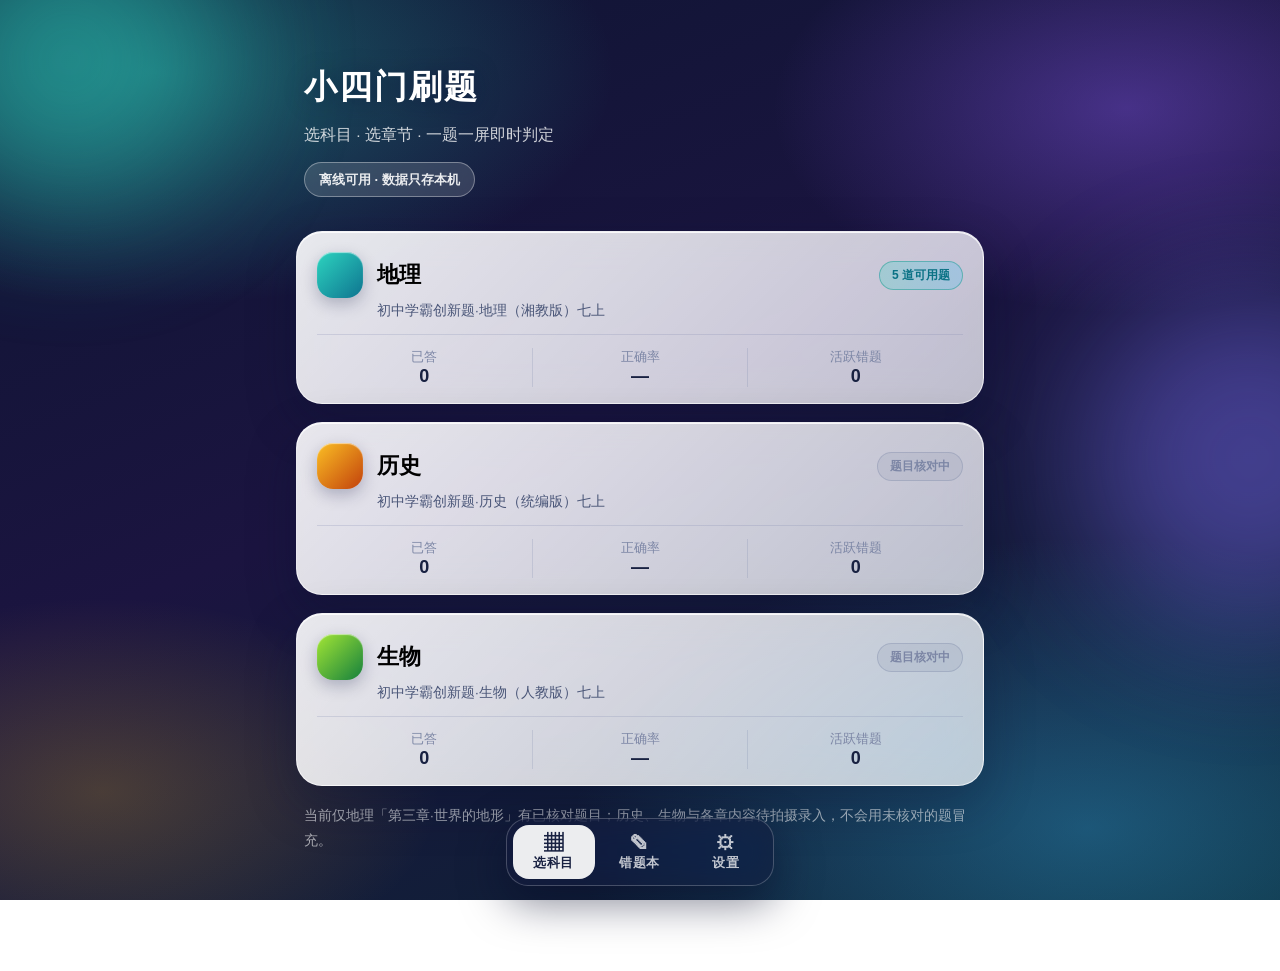
==== index.html @ fc96ab73 "chore: 发布小四门刷题静态应用（仅入口与题库）" ====
<!DOCTYPE html>
<html lang="zh-CN">
<head>
<meta charset="UTF-8" />
<meta name="viewport" content="width=device-width, initial-scale=1.0, viewport-fit=cover" />
<title>小四门刷题 · 七年级学霸笔记</title>
<meta name="description" content="七年级小四门（地理/历史/生物）学霸笔记划重点刷题与错题本。纯前端、免注册、离线可用，数据只存本机。" />
<link rel="stylesheet" href="css/app.css" />
</head>
<body>
  <!--
    小四门刷题（单用户·孩子本人）
    - 纯前端零依赖：双击本文件即可使用（file://），不发任何网络请求。
    - 题库内嵌于 js/data/seed-questions.js（window.XBJ_SEED），
      只有 reviewStatus/reviewState === 'book_checked' 的题会进入练习池（见 js/app.js getPool）。
    - 用户数据：错题本/设置 → localStorage（xbj.v1.*，按科隔离）；
      作答流水/练习汇总 → IndexedDB（库 xbj-v1）。见 js/storage.js 顶部注释。
    - 内容仅家庭自用，不对外分发。
  -->
  <main id="app">
    <div id="view" aria-live="polite"><div class="empty">载入中…</div></div>
  </main>

  <nav id="bottomNav" aria-label="主导航">
    <div class="nav-inner">
      <button class="nav-btn" data-nav="home"><span class="nav-ico">▦</span>选科目</button>
      <button class="nav-btn" data-nav="wrong"><span class="nav-ico">✎</span>错题本</button>
      <button class="nav-btn" data-nav="settings"><span class="nav-ico">⚙</span>设置</button>
    </div>
  </nav>

  <div id="toast" role="status"></div>

  <!-- 顺序加载：数据 → 存储 → 应用（普通 script，file:// 下不可用 ES module） -->
  <script src="js/data/seed-questions.js"></script>
  <script src="js/storage.js"></script>
  <script src="js/app.js"></script>
</body>
</html>
---- css/app.css ----
/* ============================================================================
 * 小四门刷题 —— 面向初中生的轻应用样式
 * 设计方向（2026-10-31 起）：方案 B「磨砂玻璃」——深蓝紫极光底 + 半透明玻璃卡
 *   + backdrop-filter 模糊 + 青→紫渐变点缀 + 26px 圆角 + 底部胶囊 dock。
 * 硬要求：正文≥17px、点击区≥44px、移动端优先、玻璃层上正文对比度达标；
 * backdrop-filter 不可用时自动降级为近实色卡片（见文件底部 @supports）。
 * 零外部资源（无网络字体/CDN），file:// 双击可用。逻辑类名与 DOM 结构未变。
 * ==========================================================================*/

:root {
  /* 文字（玻璃卡上） */
  --ink: #182141;
  --ink2: #4a5678;
  --ink3: #7c86a5;
  /* 玻璃 */
  --glass-bg: linear-gradient(135deg, rgba(255, 255, 255, .9), rgba(255, 255, 255, .72));
  --glass-brd: rgba(255, 255, 255, .65);
  --glass-shadow: 0 18px 50px rgba(8, 15, 45, .30), inset 0 1px 0 rgba(255, 255, 255, .85);
  --glass-inner: rgba(255, 255, 255, .55);
  --glass-blur: blur(22px) saturate(160%);
  /* 渐变点缀 */
  --acc1: #4f46e5;
  --acc2: #06b6d4;
  --grad-acc: linear-gradient(90deg, var(--acc1), var(--acc2));
  --grad-prog: linear-gradient(90deg, #34d399, #38bdf8, #818cf8);
  /* 判定 */
  --ok: #0e9f6e;
  --ok-deep: #0d9488;
  --ok-bg: rgba(16, 185, 129, .16);
  --grad-ok: linear-gradient(135deg, #34d399, #0d9488);
  --bad: #e11d48;
  --bad-bg: rgba(244, 63, 94, .12);
  --grad-bad: linear-gradient(135deg, #fb7185, #e11d48);
  /* 科目 orb */
  --geo-orb: linear-gradient(135deg, #2dd4bf, #0e7490);
  --hist-orb: linear-gradient(135deg, #fbbf24, #c2410c);
  --bio-orb: linear-gradient(135deg, #a3e635, #15803d);
  --geo: #0d9488;
  --hist: #b45309;
  --bio: #4d7c0f;
  --radius: 26px;
  --radius-s: 16px;
  --font-body: -apple-system, BlinkMacSystemFont, "PingFang SC", "Hiragino Sans GB", "Microsoft YaHei", "Noto Sans CJK SC", sans-serif;
}

* { box-sizing: border-box; margin: 0; padding: 0; }
html { -webkit-text-size-adjust: 100%; }
body {
  font-family: var(--font-body);
  font-size: 17px;
  line-height: 1.65;
  color: var(--ink);
  min-height: 100vh;
  background:
    radial-gradient(58% 42% at 12% 8%, rgba(45, 212, 191, .38), transparent 62%),
    radial-gradient(46% 38% at 88% 12%, rgba(139, 92, 246, .40), transparent 60%),
    radial-gradient(65% 52% at 85% 92%, rgba(56, 189, 248, .34), transparent 62%),
    radial-gradient(44% 36% at 8% 88%, rgba(251, 191, 36, .22), transparent 60%),
    linear-gradient(158deg, #0e1633 0%, #1b1440 46%, #0b2533 100%);
  background-attachment: fixed;
}
/* 漂浮光斑（纯装饰，不拦截点击） */
body::before, body::after {
  content: ""; position: fixed; border-radius: 50%; filter: blur(70px);
  opacity: .45; pointer-events: none; z-index: 0;
}
body::before { width: 300px; height: 300px; background: #2dd4bf; top: -90px; left: -80px; animation: drift 16s ease-in-out infinite alternate; }
body::after { width: 340px; height: 340px; background: #7c6bf5; top: 32%; right: -140px; animation: drift 20s ease-in-out infinite alternate-reverse; }
@keyframes drift { from { transform: translate(0, 0) scale(1); } to { transform: translate(34px, -26px) scale(1.08); } }

button { font-family: inherit; -webkit-tap-highlight-color: transparent; }

#app { position: relative; z-index: 1; max-width: 720px; margin: 0 auto; padding: 18px 16px 118px; }

/* 玻璃卡通用外观（逻辑类名不变，统一赋予玻璃质感） */
.subj-card, .ch-block, .qcard, .summary-card, .wrong-item, .set-card {
  background: var(--glass-bg);
  border: 1px solid var(--glass-brd);
  border-radius: var(--radius);
  box-shadow: var(--glass-shadow);
  backdrop-filter: var(--glass-blur);
  -webkit-backdrop-filter: var(--glass-blur);
}

/* ---------------- 通用组件 ---------------- */
.btn {
  display: inline-flex; align-items: center; justify-content: center; gap: 6px;
  min-height: 50px; padding: 12px 26px;
  font-size: 17px; font-weight: 700;
  border: none; border-radius: 999px; cursor: pointer;
  transition: transform .14s ease, box-shadow .14s ease, background .14s ease;
}
.btn:active { transform: scale(.97); }
.btn-primary { background: var(--grad-acc); color: #fff; box-shadow: 0 10px 24px rgba(79, 70, 229, .4); }
.btn-primary:hover { filter: brightness(1.06); }
.btn-outline { background: var(--glass-inner); color: var(--ink); border: 1.5px solid rgba(255, 255, 255, .85); }
.btn-ghost { background: var(--glass-inner); color: var(--ink); border: 1px solid rgba(255, 255, 255, .8); min-height: 46px; padding: 10px 18px; }
.btn-danger { background: var(--grad-bad); color: #fff; box-shadow: 0 8px 20px rgba(225, 29, 72, .35); }
.btn-lg { min-height: 54px; font-size: 18px; padding: 14px 30px; }
.btn-sm { min-height: 44px; font-size: 15px; padding: 8px 18px; }
.btn[disabled] { opacity: .45; cursor: not-allowed; box-shadow: none; filter: grayscale(.4); }

.chip {
  display: inline-flex; align-items: center;
  font-size: 13px; font-weight: 600; line-height: 1;
  padding: 7px 12px; border-radius: 999px;
  background: rgba(255, 255, 255, .6); border: 1px solid rgba(255, 255, 255, .85); color: var(--ink2);
}
.chip-subj.subj-geo { background: rgba(45, 212, 191, .18); border-color: rgba(13, 148, 136, .4); color: #0f766e; }
.chip-subj.subj-hist { background: rgba(251, 191, 36, .2); border-color: rgba(180, 83, 9, .35); color: var(--hist); }
.chip-subj.subj-bio { background: rgba(163, 230, 53, .2); border-color: rgba(77, 124, 15, .35); color: var(--bio); }
.chip-src { background: linear-gradient(90deg, rgba(99, 102, 241, .14), rgba(6, 182, 212, .14)); border-color: rgba(99, 102, 241, .45); color: #4338ca; }
.chip-origin-book { background: rgba(16, 185, 129, .15); border-color: rgba(14, 159, 110, .4); color: var(--ok-deep); }
.chip-origin-web { background: rgba(124, 134, 165, .14); border-color: rgba(124, 134, 165, .35); color: var(--ink3); }

.empty { text-align: center; padding: 40px 22px; color: rgba(255, 255, 255, .8); }
.empty b { color: #fff; font-size: 19px; }
.empty-icon { font-size: 44px; color: rgba(255, 255, 255, .4); margin-bottom: 10px; }
.empty-sub { font-size: 15px; margin: 8px 0 18px; }

#toast {
  position: fixed; left: 50%; bottom: 96px; transform: translateX(-50%) translateY(8px);
  background: rgba(15, 20, 50, .85); color: #fff; font-size: 14.5px; font-weight: 600;
  padding: 11px 22px; border-radius: 999px; border: 1px solid rgba(255, 255, 255, .25);
  opacity: 0; pointer-events: none; max-width: 86vw; text-align: center; z-index: 60;
  backdrop-filter: blur(12px); -webkit-backdrop-filter: blur(12px);
  transition: opacity .18s ease, transform .18s ease;
}
#toast.show { opacity: 1; transform: translateX(-50%) translateY(0); }

/* ---------------- 底部胶囊 dock ---------------- */
#bottomNav {
  position: fixed; left: 50%; right: auto; bottom: 14px; z-index: 50;
  transform: translateX(-50%);
  background: rgba(20, 26, 58, .55); border: 1px solid rgba(255, 255, 255, .22);
  border-radius: 22px; box-shadow: 0 16px 44px rgba(5, 10, 40, .5);
  backdrop-filter: blur(20px) saturate(150%); -webkit-backdrop-filter: blur(20px) saturate(150%);
}
#bottomNav .nav-inner { display: flex; gap: 4px; padding: 6px; }
.nav-btn {
  min-width: 82px; min-height: 52px; border: none; border-radius: 16px; background: transparent;
  font-size: 12.5px; font-weight: 600; letter-spacing: .04em; color: rgba(255, 255, 255, .75);
  display: flex; flex-direction: column; align-items: center; justify-content: center; gap: 3px;
  cursor: pointer; padding: 8px 12px 7px;
  transition: background .15s ease, color .15s ease;
}
.nav-btn .nav-ico { font-size: 19px; line-height: 1; }
.nav-btn.nav-on { background: rgba(255, 255, 255, .92); color: var(--ink); font-weight: 700; }

/* ---------------- P01 首页 ---------------- */
.home-hero { padding: 30px 8px 24px; }
.home-hero h1 { font-size: 33px; font-weight: 800; letter-spacing: 2px; color: #fff; text-shadow: 0 2px 24px rgba(10, 18, 60, .45); }
.home-sub { color: rgba(255, 255, 255, .8); margin-top: 8px; font-size: 15.5px; }
.home-offline {
  display: inline-block; margin-top: 14px; font-size: 13px; font-weight: 600;
  color: rgba(255, 255, 255, .9); background: rgba(255, 255, 255, .14);
  border: 1px solid rgba(255, 255, 255, .35); border-radius: 999px; padding: 6px 14px;
  backdrop-filter: blur(8px); -webkit-backdrop-filter: blur(8px);
}
.home-note { font-size: 13.5px; color: rgba(255, 255, 255, .62); padding: 18px 8px 0; line-height: 1.8; }

.subj-list { display: flex; flex-direction: column; gap: 16px; margin-top: 10px; }
.subj-card {
  text-align: left; cursor: pointer; padding: 20px 20px 16px;
  transition: transform .16s ease, box-shadow .16s ease;
}
.subj-card:hover { transform: translateY(-2px); }
.subj-card:active { transform: scale(.985); }
.subj-card-top { display: flex; align-items: center; gap: 14px; }
.subj-card-top::before {
  content: ""; flex: none; width: 46px; height: 46px; border-radius: 16px;
  box-shadow: inset 0 1px 1px rgba(255, 255, 255, .6), 0 6px 16px rgba(10, 20, 60, .25);
}
.subj-card.subj-geo .subj-card-top::before { background: var(--geo-orb); }
.subj-card.subj-hist .subj-card-top::before { background: var(--hist-orb); }
.subj-card.subj-bio .subj-card-top::before { background: var(--bio-orb); }
.subj-name { font-size: 22px; font-weight: 800; }
.subj-pool {
  margin-left: auto; font-size: 12px; font-weight: 700; color: #0b7285;
  background: linear-gradient(90deg, rgba(45, 212, 191, .25), rgba(56, 189, 248, .25));
  border: 1px solid rgba(13, 148, 136, .45); padding: 5px 12px; border-radius: 999px; white-space: nowrap;
}
.subj-pool-empty { color: var(--ink3); background: rgba(124, 134, 165, .14); border-color: rgba(124, 134, 165, .35); }
.subj-book { font-size: 13.5px; color: var(--ink2); margin-top: 4px; padding-left: 60px; }
.subj-stats { display: flex; margin-top: 14px; padding-top: 13px; border-top: 1px solid rgba(120, 130, 170, .22); }
.subj-stats span { flex: 1; text-align: center; font-size: 13px; color: var(--ink3); }
.subj-stats span + span { border-left: 1px solid rgba(120, 130, 170, .22); }
.subj-stats b { display: block; font-size: 18px; color: var(--ink); font-variant-numeric: tabular-nums; }
.stat-dim { font-size: 14px; }

/* ---------------- 页头（白字，浮在极光底上） ---------------- */
.page-top { display: flex; align-items: center; gap: 12px; padding: 8px 0 16px; }
.page-title { font-size: 25px; font-weight: 800; color: #fff; text-shadow: 0 2px 18px rgba(10, 18, 60, .4); }
.page-top .btn-ghost { background: rgba(255, 255, 255, .16); border-color: rgba(255, 255, 255, .3); color: #fff; }

/* ---------------- P02 章节 ---------------- */
.ch-block { margin-bottom: 16px; overflow: hidden; padding: 14px 14px 8px; }
.ch-head { display: flex; align-items: center; justify-content: space-between; gap: 12px; padding: 8px 6px 12px; }
.ch-title { font-weight: 700; font-size: 17.5px; }
.ch-subtitle { font-size: 13px; font-weight: 400; color: var(--ink3); margin-top: 2px; }
.ch-random {
  flex-shrink: 0; min-height: 44px; font-size: 14px; font-weight: 700; padding: 8px 16px;
  border: none; border-radius: 999px; cursor: pointer; color: #fff;
  background: var(--grad-acc); box-shadow: 0 6px 16px rgba(79, 70, 229, .35);
  transition: transform .14s ease;
}
.ch-random:active { transform: scale(.96); }
.ch-random[disabled] { background: rgba(120, 130, 170, .4); box-shadow: none; cursor: not-allowed; }
.sec-row {
  display: flex; align-items: center; gap: 10px; width: 100%;
  padding: 14px; margin-bottom: 8px; border: 1px solid rgba(255, 255, 255, .7); border-radius: var(--radius-s);
  background: var(--glass-inner); font-size: 16.5px; color: var(--ink);
  cursor: pointer; text-align: left; min-height: 56px;
  transition: transform .14s ease, background .14s ease;
}
.sec-row:active { transform: scale(.98); }
.sec-title { flex: 1; font-weight: 600; }
.sec-page { font-size: 11.5px; color: var(--ink3); border: 1px solid rgba(124, 134, 165, .4); border-radius: 6px; padding: 2px 7px; flex: none; }
.sec-count {
  font-size: 12.5px; font-weight: 700; color: #fff; white-space: nowrap;
  background: linear-gradient(90deg, #0d9488, #06b6d4); padding: 4px 11px; border-radius: 999px;
  font-variant-numeric: tabular-nums;
}
.sec-row-off { opacity: .5; cursor: default; }
.sec-row-off:active { transform: none; }
.sec-count-off { background: rgba(124, 134, 165, .2); color: var(--ink3); font-weight: 500; }

/* ---------------- P03 题卡 ---------------- */
.quiz-top { display: flex; align-items: center; gap: 10px; padding: 6px 0 12px; }
.quiz-top .btn-ghost { background: rgba(255, 255, 255, .16); border-color: rgba(255, 255, 255, .3); color: #fff; }
.quiz-scope { flex: 1; text-align: center; font-size: 15px; font-weight: 600; color: rgba(255, 255, 255, .85); }
.quiz-progress { font-size: 15px; font-weight: 700; color: #fff; min-width: 52px; text-align: right; font-variant-numeric: tabular-nums; }
.progress-bar { height: 8px; background: rgba(255, 255, 255, .18); border-radius: 999px; overflow: hidden; margin-bottom: 18px; }
.progress-fill { height: 100%; background: var(--grad-prog); border-radius: 999px; transition: width .3s ease; }

.qcard { overflow: hidden; padding-bottom: 4px; }
.qcard-head { display: flex; flex-wrap: wrap; gap: 8px; padding: 16px 18px 0; }
.qcard-stem { font-size: 19.5px; line-height: 1.7; font-weight: 700; padding: 18px 20px 8px; }
.img-missing { margin: 12px 20px 0; padding: 14px; border: 1px dashed rgba(124, 134, 165, .5); border-radius: 12px; color: var(--ink2); font-size: 15px; }

.options { display: flex; flex-direction: column; gap: 12px; padding: 16px 20px 22px; }
.option {
  display: flex; align-items: center; gap: 14px; width: 100%;
  min-height: 56px; padding: 14px 16px; text-align: left;
  font-size: 17.5px; line-height: 1.6; color: var(--ink);
  background: rgba(255, 255, 255, .6); border: 1.5px solid rgba(255, 255, 255, .8);
  border-radius: 18px; box-shadow: 0 4px 14px rgba(15, 25, 70, .08);
  cursor: pointer; transition: transform .14s ease, border-color .14s ease, background .14s ease;
}
.option:not([disabled]):active { transform: scale(.98); }
.opt-key {
  flex-shrink: 0; width: 30px; height: 30px; border-radius: 10px;
  display: flex; align-items: center; justify-content: center;
  font-weight: 800; font-size: 15px; background: rgba(120, 130, 170, .15); color: var(--ink2);
  transition: background .14s ease, color .14s ease;
}
.option.opt-correct { background: var(--ok-bg); border-color: #34d399; }
.option.opt-correct .opt-key { background: var(--grad-ok); color: #fff; }
.option.opt-wrong { background: var(--bad-bg); border-color: #fb7185; }
.option.opt-wrong .opt-key { background: var(--grad-bad); color: #fff; }
.option.opt-dim { opacity: .55; }
.option[disabled] { cursor: default; }
.tf-options { flex-direction: row; }
.tf-options .option { justify-content: center; font-size: 20px; }

.fill-area { display: flex; gap: 12px; padding: 16px 20px 8px; }
.fill-input {
  flex: 1; min-height: 56px; padding: 13px 16px;
  font-family: inherit; font-size: 19px; color: var(--ink);
  background: rgba(255, 255, 255, .65); border: 1.5px solid rgba(255, 255, 255, .85);
  border-radius: var(--radius-s); outline: none; box-shadow: 0 4px 14px rgba(15, 25, 70, .08);
}
.fill-input:focus { border-color: #818cf8; box-shadow: 0 0 0 4px rgba(99, 102, 241, .18); }
.fill-input:disabled { color: var(--ink2); }
.fill-input.fill-ok { border-color: #34d399; background: var(--ok-bg); }
.fill-input.fill-bad { border-color: #fb7185; background: var(--bad-bg); }
.fill-hint { padding: 4px 22px 14px; color: var(--bad); font-size: 14px; min-height: 22px; }

.judge {
  display: flex; flex-direction: column; gap: 8px; margin: 4px 20px 0;
  padding: 16px 18px; border-radius: 20px;
  background: rgba(255, 255, 255, .5); border: 1px solid rgba(255, 255, 255, .75);
}
.judge-line { display: flex; align-items: center; gap: 10px; }
.judge-mark {
  flex: none; width: 28px; height: 28px; border-radius: 50%;
  display: inline-flex; align-items: center; justify-content: center;
  font-size: 17px; font-weight: 800; color: #fff;
}
.judge-ok .judge-mark { background: var(--grad-ok); }
.judge-bad .judge-mark { background: var(--grad-bad); }
.judge-ok .judge-word { color: var(--ok); }
.judge-bad .judge-word { color: var(--bad); }
.judge-word { font-size: 19px; font-weight: 800; }
.judge-answer { font-size: 15px; color: var(--ink2); }

.explain { margin: 14px 20px 6px; padding: 16px 18px 4px; border-top: 2px solid rgba(99, 102, 241, .4); }
.explain h3 { font-size: 13px; letter-spacing: .18em; color: var(--ink3); margin: 10px 0 4px; }
.exp-summary { font-weight: 700; font-size: 17px; margin-bottom: 8px; }
.exp-detail { font-size: 16px; color: var(--ink); }
.exp-mistake { margin-top: 10px; font-size: 15px; color: var(--hist); }
.exp-meta { margin: 14px 0 12px; padding-top: 10px; border-top: 1px dashed rgba(124, 134, 165, .4); font-size: 14px; color: var(--ink2); display: flex; flex-direction: column; gap: 4px; }

.qcard-foot { display: flex; gap: 10px; padding: 14px 20px 20px; }
.foot-spacer { flex: 1; }

/* ---------------- 本轮小结 ---------------- */
.summary-card { padding: 38px 26px 30px; text-align: center; margin-top: 12px; }
.summary-title { font-size: 22px; font-weight: 800; }
.summary-rate {
  font-size: 62px; font-weight: 800; line-height: 1.15; margin: 8px 0 18px;
  background: var(--grad-prog); -webkit-background-clip: text; background-clip: text; color: transparent;
}
.summary-rate small { font-size: 24px; }
.summary-rows { display: flex; flex-direction: column; gap: 8px; max-width: 320px; margin: 0 auto 24px; }
.summary-row { display: flex; justify-content: space-between; font-size: 16px; color: var(--ink2); border-bottom: 1px dashed rgba(124, 134, 165, .4); padding-bottom: 8px; }
.summary-row b { color: var(--ink); font-size: 18px; }
.ok-text { color: var(--ok) !important; }
.bad-text { color: var(--bad) !important; }
.summary-actions { display: flex; flex-direction: column; gap: 10px; align-items: center; }

/* ---------------- P04 错题本 ---------------- */
.tabs {
  display: flex; gap: 4px; margin-bottom: 14px; padding: 5px;
  border-radius: 18px; background: rgba(255, 255, 255, .3); border: 1px solid rgba(255, 255, 255, .45);
  backdrop-filter: blur(14px); -webkit-backdrop-filter: blur(14px);
}
.tab {
  flex: 1; min-height: 46px; border: none; border-radius: 13px; background: transparent;
  font-size: 15px; font-weight: 700; color: rgba(255, 255, 255, .88); cursor: pointer;
}
.tab.tab-on { background: rgba(255, 255, 255, .95); color: var(--ink); box-shadow: 0 4px 14px rgba(10, 18, 60, .25); }
.tab-badge { display: inline-block; min-width: 20px; padding: 1px 6px; border-radius: 999px; background: var(--bad); color: #fff; font-size: 12px; }
.filter-bar { display: flex; flex-wrap: wrap; gap: 8px; align-items: center; margin-bottom: 10px; }
.chip-btn {
  min-height: 42px; padding: 8px 16px; border-radius: 999px;
  border: 1px solid rgba(255, 255, 255, .4); background: rgba(255, 255, 255, .18);
  font-size: 14px; font-weight: 700; color: rgba(255, 255, 255, .9); cursor: pointer;
  backdrop-filter: blur(8px); -webkit-backdrop-filter: blur(8px);
}
.chip-btn.chip-on { background: #fff; color: var(--ink); border-color: #fff; }
.ch-filter {
  min-height: 42px; padding: 6px 12px; border: 1px solid rgba(255, 255, 255, .5); border-radius: 12px;
  background: rgba(255, 255, 255, .75); font-family: inherit; font-size: 15px; color: var(--ink);
}
.wrong-tip { font-size: 13px; color: rgba(255, 255, 255, .65); margin-bottom: 14px; line-height: 1.7; }
.wrong-list { display: flex; flex-direction: column; gap: 12px; }
.wrong-item { padding: 16px 18px; }
.wrong-stem { font-size: 17px; font-weight: 700; line-height: 1.6; }
.wrong-meta { font-size: 13.5px; color: var(--ink2); margin-top: 8px; font-variant-numeric: tabular-nums; }
.badge-mastered { color: var(--ok-deep); font-weight: 700; background: rgba(16, 185, 129, .15); border-radius: 999px; padding: 2px 10px; font-size: 12.5px; }
.wrong-actions { margin-top: 12px; display: flex; justify-content: flex-end; }

/* ---------------- P05 设置 ---------------- */
.set-card { padding: 20px; margin-bottom: 16px; }
.set-card h3 { font-size: 17.5px; font-weight: 800; margin-bottom: 8px; }
.set-desc { font-size: 14.5px; color: var(--ink2); margin-bottom: 14px; line-height: 1.85; }
.set-danger { border-color: rgba(251, 113, 133, .5); }
[hidden] { display: none !important; }
.clear-confirm { margin-top: 14px; padding: 14px; background: var(--bad-bg); border: 1px solid rgba(251, 113, 133, .4); border-radius: var(--radius-s); display: flex; flex-wrap: wrap; gap: 10px; align-items: center; }
.clear-confirm p { width: 100%; color: var(--bad); }
.store-table { width: 100%; border-collapse: collapse; font-size: 14.5px; margin-bottom: 12px; }
.store-table td { padding: 9px 6px; border-bottom: 1px solid rgba(120, 130, 170, .2); vertical-align: top; }
.store-table td:first-child { color: var(--ink2); width: 46%; }
.export-text { width: 100%; min-height: 160px; margin-top: 12px; font-family: ui-monospace, Consolas, monospace; font-size: 12px; border: 1px solid rgba(255, 255, 255, .8); border-radius: 12px; padding: 10px; background: rgba(255, 255, 255, .75); color: var(--ink); }
#exportBox .btn { margin-top: 8px; }

/* ---------------- 降级：backdrop-filter 不可用时用近实色卡片，保证可读性 ---------------- */
@supports not ((backdrop-filter: blur(2px)) or (-webkit-backdrop-filter: blur(2px))) {
  .subj-card, .ch-block, .qcard, .summary-card, .wrong-item, .set-card,
  .option, .fill-input, .judge, .sec-row, .chip {
    background: rgba(255, 255, 255, .97);
  }
  #bottomNav { background: rgba(20, 26, 58, .96); }
  .tabs, .chip-btn { background: rgba(30, 38, 74, .9); }
}

/* ---------------- 响应式与动效约束 ---------------- */
@media (min-width: 721px) {
  #app { padding-top: 30px; }
  .subj-list { gap: 18px; }
}
@media (prefers-reduced-motion: reduce) {
  *, *::before, *::after { transition: none !important; animation: none !important; scroll-behavior: auto !important; }
}
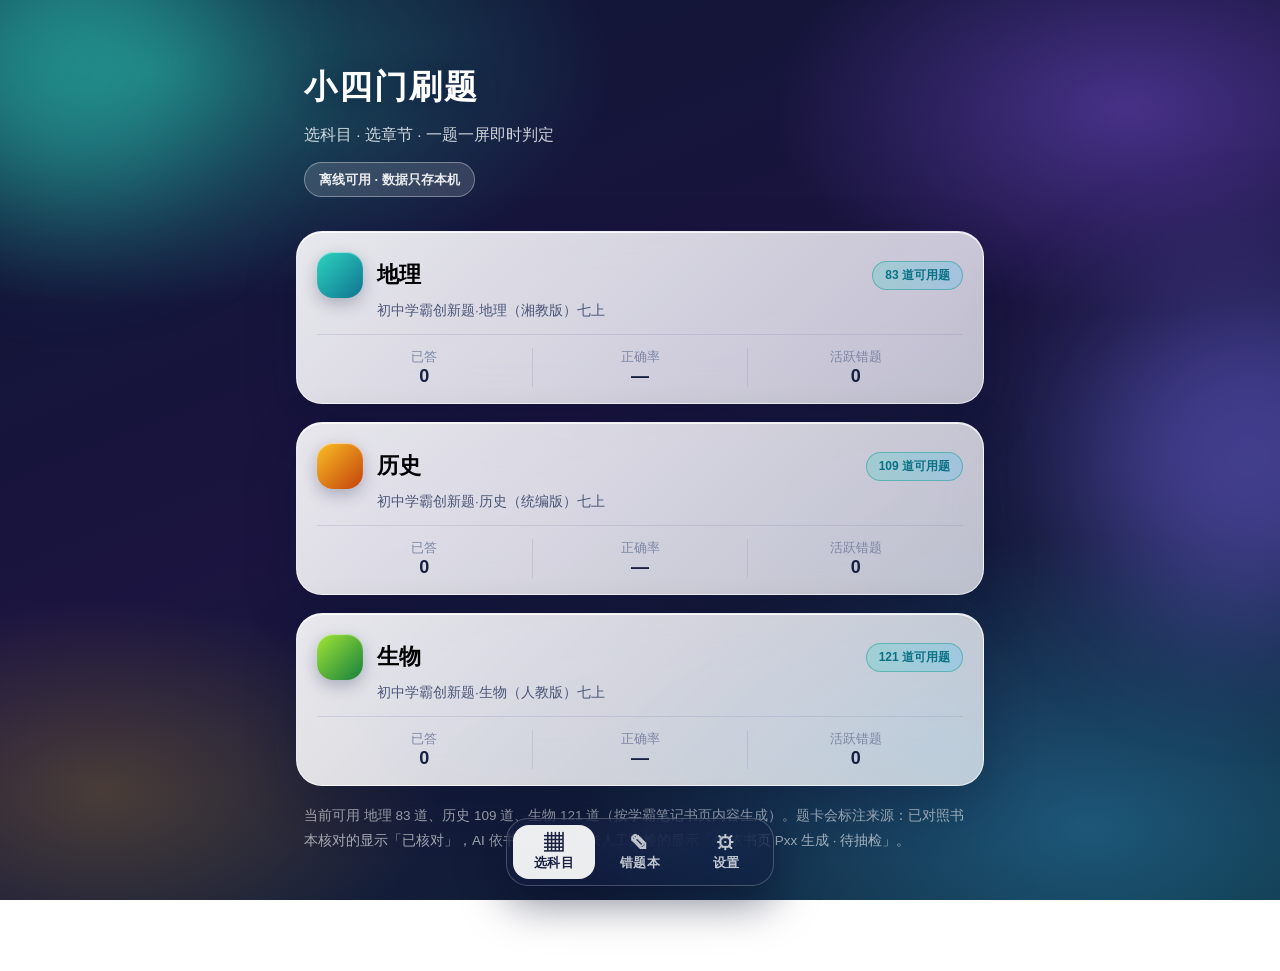
==== commit d1f447dd: "题库三科上线：地理81/历史109/生物151，共313道" ====
--- a/index.html
+++ b/index.html
@@ -11,8 +11,8 @@
   <!--
     小四门刷题（单用户·孩子本人）
     - 纯前端零依赖：双击本文件即可使用（file://），不发任何网络请求。
-    - 题库内嵌于 js/data/seed-questions.js（window.XBJ_SEED），
-      只有 reviewStatus/reviewState === 'book_checked' 的题会进入练习池（见 js/app.js getPool）。
+    - 题库内嵌于 js/data/seed-questions.js + seed-geo.js / seed-bio.js / seed-hist.js（window.XBJ_SEED）；
+      入池 = reviewStatus ∈ {book_checked, book_transcribed} 且非 needsFigure（见 js/app.js getPool）。
     - 用户数据：错题本/设置 → localStorage（xbj.v1.*，按科隔离）；
       作答流水/练习汇总 → IndexedDB（库 xbj-v1）。见 js/storage.js 顶部注释。
     - 内容仅家庭自用，不对外分发。
@@ -31,8 +31,11 @@
 
   <div id="toast" role="status"></div>
 
-  <!-- 顺序加载：数据 → 存储 → 应用（普通 script，file:// 下不可用 ES module） -->
+  <!-- 顺序加载：核心数据 → 分科题库（生成物）→ 存储 → 应用（普通 script，file:// 下不可用 ES module） -->
   <script src="js/data/seed-questions.js"></script>
+  <script src="js/data/seed-geo.js"></script>
+  <script src="js/data/seed-bio.js"></script>
+  <script src="js/data/seed-hist.js"></script>
   <script src="js/storage.js"></script>
   <script src="js/app.js"></script>
 </body>
--- a/css/app.css
+++ b/css/app.css
@@ -365,6 +365,63 @@
 .export-text { width: 100%; min-height: 160px; margin-top: 12px; font-family: ui-monospace, Consolas, monospace; font-size: 12px; border: 1px solid rgba(255, 255, 255, .8); border-radius: 12px; padding: 10px; background: rgba(255, 255, 255, .75); color: var(--ink); }
 #exportBox .btn { margin-top: 8px; }
 
+/* ---------------- 核对状态与题型提示（2026-10-31 未抽检先用） ---------------- */
+.chip-review { font-weight: 700; }
+.chip-review-ok { background: rgba(16, 185, 129, .16); border-color: rgba(14, 159, 110, .45); color: var(--ok-deep); }
+.chip-review-pending { background: rgba(251, 191, 36, .2); border-color: rgba(180, 83, 9, .4); color: #9a5a08; }
+.type-tip { padding: 0 20px 12px; font-size: 14.5px; color: var(--ink2); line-height: 1.7; }
+
+/* 排序题：已排槽位 + 可点选项 */
+.order-slots {
+  display: flex; flex-wrap: wrap; gap: 8px; align-items: center;
+  margin: 0 20px 12px; padding: 12px; min-height: 60px;
+  background: rgba(255, 255, 255, .45); border: 1.5px dashed rgba(124, 134, 165, .5); border-radius: var(--radius-s);
+}
+.order-ph { font-size: 14px; color: var(--ink3); }
+.order-slot {
+  display: inline-flex; align-items: center; gap: 8px; min-height: 44px; padding: 8px 12px;
+  font-family: inherit; font-size: 15.5px; font-weight: 600; color: var(--ink);
+  background: rgba(255, 255, 255, .8); border: 1.5px solid rgba(255, 255, 255, .9); border-radius: 14px;
+  cursor: pointer; text-align: left;
+}
+.order-slot b {
+  flex: none; width: 22px; height: 22px; border-radius: 50%; display: inline-flex;
+  align-items: center; justify-content: center; font-size: 12.5px; color: #fff;
+  background: var(--grad-acc);
+}
+.order-slot.ok { background: var(--ok-bg); border-color: #34d399; }
+.order-slot.ok b { background: var(--grad-ok); }
+.order-slot.bad { background: var(--bad-bg); border-color: #fb7185; }
+.order-slot.bad b { background: var(--grad-bad); }
+.order-options { padding-top: 0; }
+.option.opt-picked { opacity: .45; border-style: dashed; background: rgba(255, 255, 255, .4); }
+.order-actions { display: flex; gap: 10px; padding: 0 20px 18px; }
+
+/* 匹配题：左项 + 右侧下拉 */
+.match-list { display: flex; flex-direction: column; gap: 10px; padding: 4px 20px 8px; }
+.match-row { display: flex; align-items: center; gap: 10px; }
+.match-left { flex: 0 0 38%; font-size: 15.5px; font-weight: 600; line-height: 1.5; }
+.match-select {
+  flex: 1; min-height: 46px; padding: 8px 10px; font-family: inherit; font-size: 15px; color: var(--ink);
+  background: rgba(255, 255, 255, .75); border: 1.5px solid rgba(255, 255, 255, .9); border-radius: 12px;
+}
+.match-select.match-ok { border-color: #34d399; background: var(--ok-bg); }
+.match-select.match-bad { border-color: #fb7185; background: var(--bad-bg); }
+
+/* ---------------- 设置页题库统计 ---------------- */
+.ch-unit { font-size: 12px; font-weight: 600; letter-spacing: .08em; color: var(--ink3); margin-bottom: 2px; }
+.stat-table { margin-bottom: 8px; }
+.stat-table th {
+  font-size: 12.5px; font-weight: 700; color: var(--ink3); text-align: right;
+  padding: 6px 6px 8px; border-bottom: 1.5px solid rgba(120, 130, 170, .35);
+}
+.stat-table th:first-child { text-align: left; }
+.stat-table td { text-align: right; font-variant-numeric: tabular-nums; white-space: nowrap; }
+.stat-table td:first-child, .stat-table th:first-child { width: 26%; }
+.stat-table td b { font-size: 16px; }
+.stat-sum td { border-top: 1.5px solid rgba(120, 130, 170, .35); font-weight: 700; }
+.set-desc-s { font-size: 13px; color: var(--ink3); margin-bottom: 0; }
+
 /* ---------------- 降级：backdrop-filter 不可用时用近实色卡片，保证可读性 ---------------- */
 @supports not ((backdrop-filter: blur(2px)) or (-webkit-backdrop-filter: blur(2px))) {
   .subj-card, .ch-block, .qcard, .summary-card, .wrong-item, .set-card,
